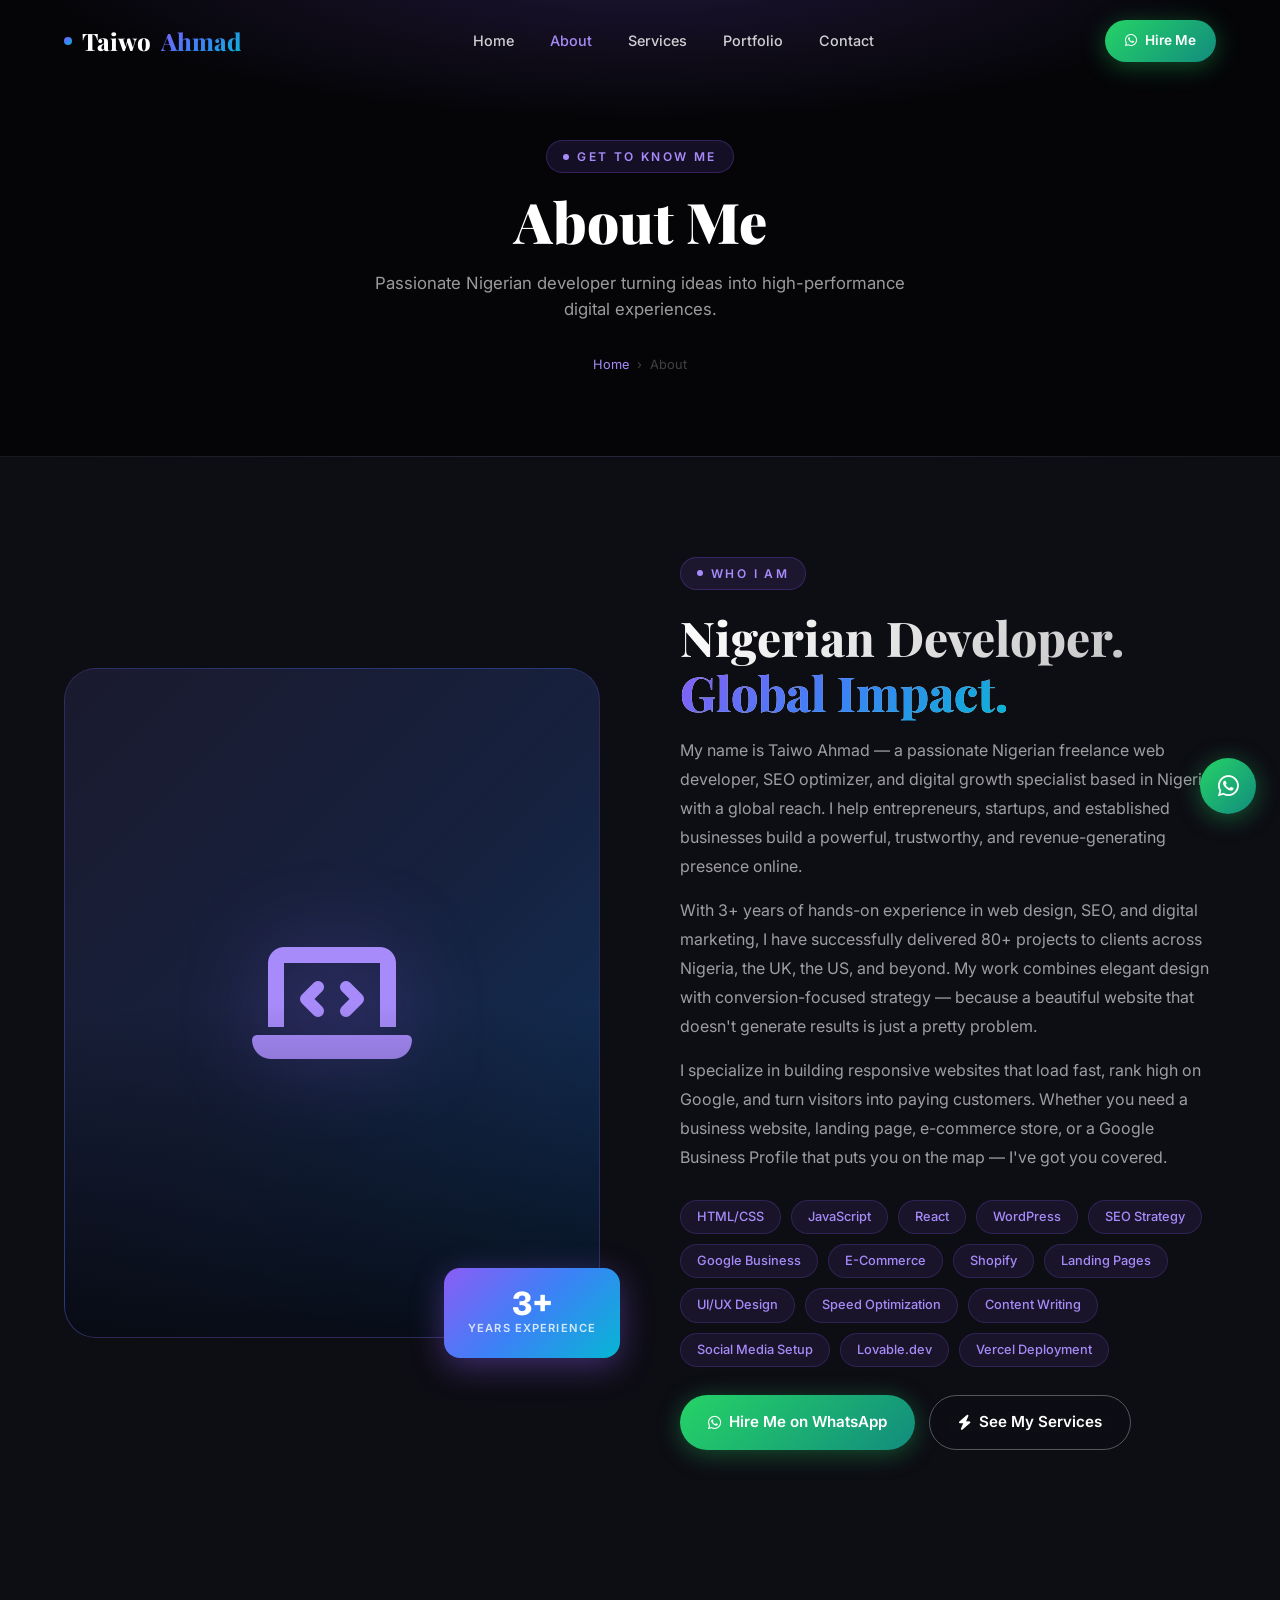
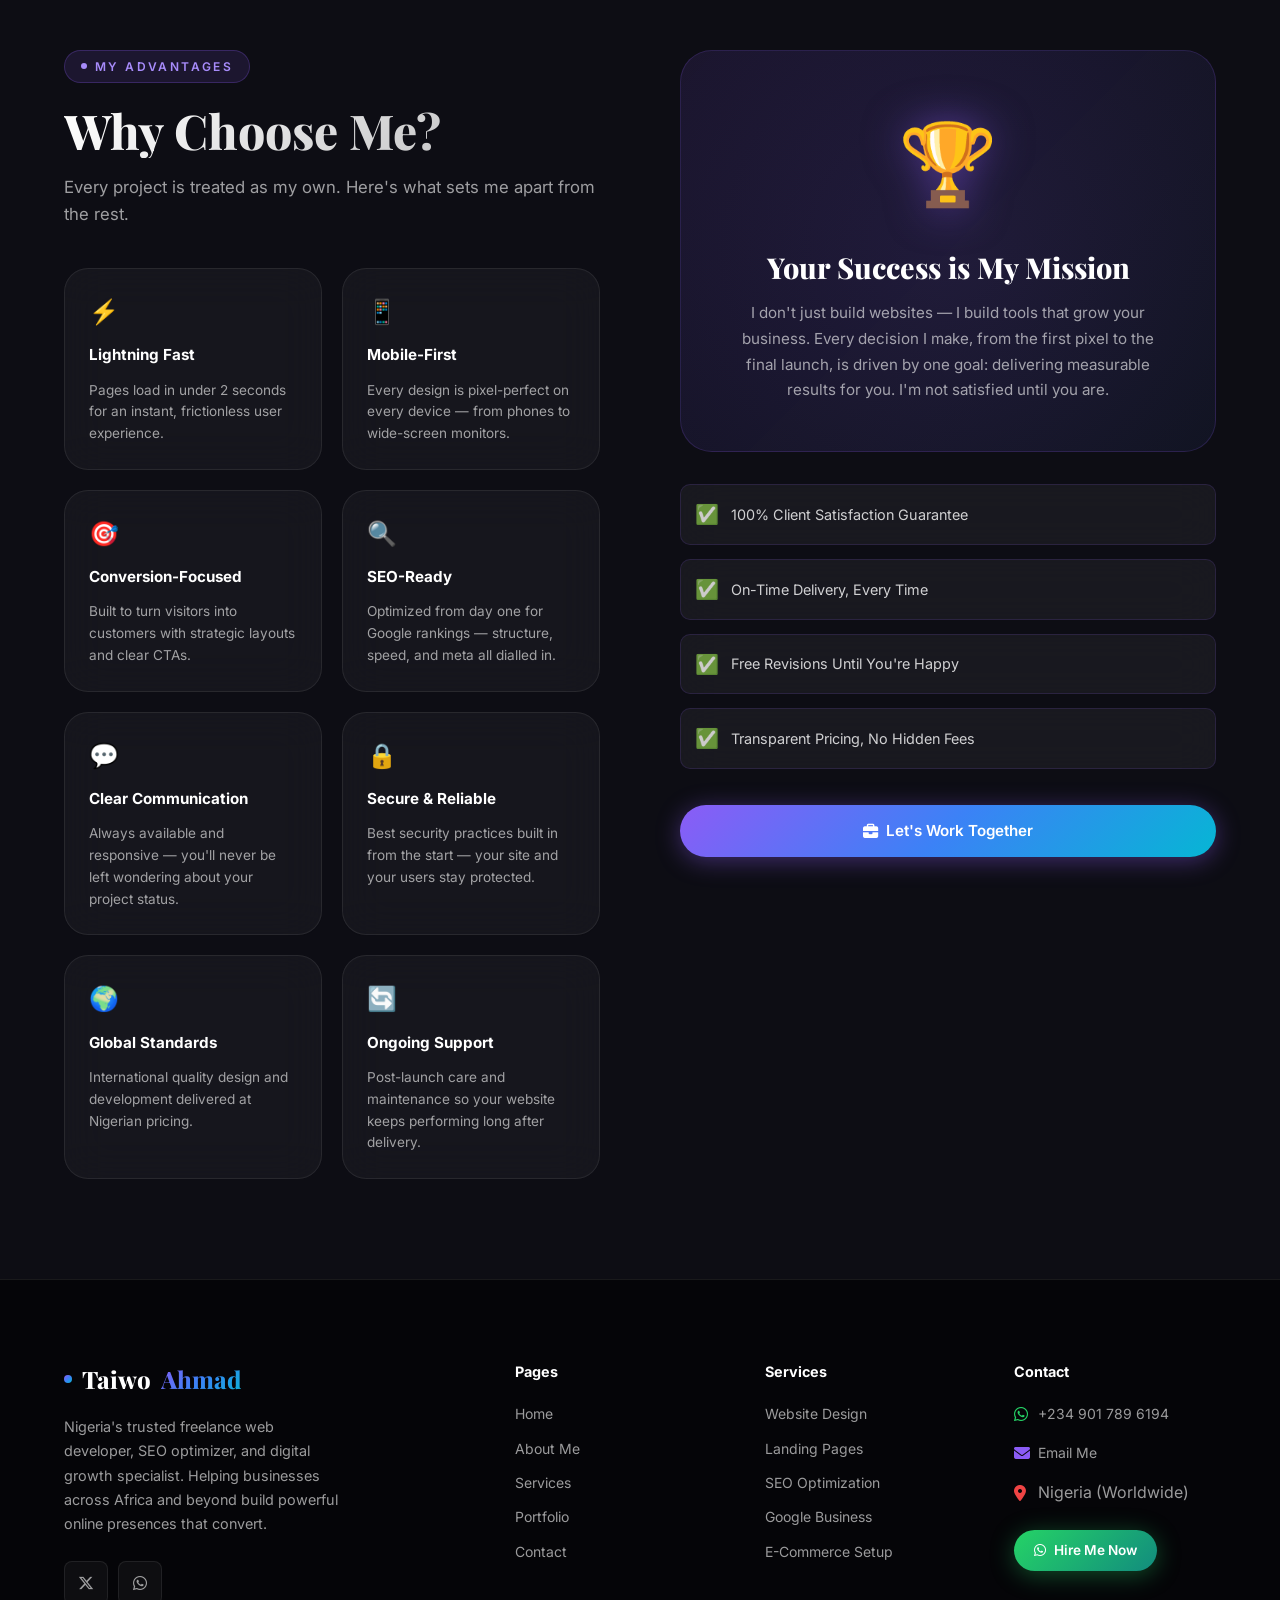
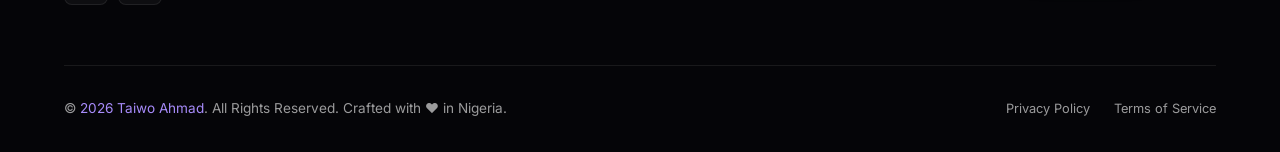
==== about.html @ 32f97668 "feat: convert to multi-page site with sticky mobile bottom nav bar" ====
<!DOCTYPE html>
<html lang="en">
<head>
  <meta charset="UTF-8" />
  <meta name="viewport" content="width=device-width, initial-scale=1.0" />
  <title>About Taiwo Ahmad | Nigerian Web Developer & SEO Specialist</title>
  <meta name="description" content="Learn more about Taiwo Ahmad — a passionate Nigerian freelance web developer, SEO optimizer, and digital growth specialist with 3+ years of experience delivering high-performance websites and proven SEO results." />
  <meta name="keywords" content="about Taiwo Ahmad, Nigerian web developer, SEO specialist Nigeria, freelance web designer Nigeria, digital marketing expert Nigeria" />
  <meta name="author" content="Taiwo Ahmad" />
  <meta property="og:title" content="About Taiwo Ahmad | Web Developer & SEO Specialist" />
  <meta property="og:description" content="3+ years of hands-on experience delivering 80+ projects across Nigeria, the UK, the US, and beyond." />
  <meta property="og:type" content="website" />
  <link rel="preconnect" href="https://fonts.googleapis.com" />
  <link rel="preconnect" href="https://fonts.gstatic.com" crossorigin />
  <link href="https://fonts.googleapis.com/css2?family=Inter:wght@300;400;500;600;700;800;900&family=Playfair+Display:wght@700;800;900&display=swap" rel="stylesheet" />
  <link rel="stylesheet" href="https://cdnjs.cloudflare.com/ajax/libs/font-awesome/6.5.0/css/all.min.css" />
  <link rel="stylesheet" href="style.css" />
</head>
<body>

  <!-- ===== FLOATING WHATSAPP ===== -->
  <a id="float-wa" href="https://wa.me/2349017896194" target="_blank" rel="noopener" aria-label="Chat on WhatsApp">
    <span class="float-wa-tooltip">Chat on WhatsApp 💬</span>
    <i class="fab fa-whatsapp"></i>
  </a>

  <!-- ===== DESKTOP NAVBAR ===== -->
  <header id="navbar" role="banner">
    <div class="container">
      <div class="nav-inner">
        <a href="index.html" class="nav-logo">
          <div class="nav-logo-dot" aria-hidden="true"></div>
          Taiwo<span>Ahmad</span>
        </a>
        <ul class="nav-links" role="list">
          <li><a href="index.html">Home</a></li>
          <li><a href="about.html" class="active">About</a></li>
          <li><a href="services.html">Services</a></li>
          <li><a href="portfolio.html">Portfolio</a></li>
          <li><a href="contact.html">Contact</a></li>
        </ul>
        <div class="nav-cta">
          <a href="https://wa.me/2349017896194" target="_blank" class="btn btn-whatsapp btn-sm"><i class="fab fa-whatsapp"></i> Hire Me</a>
        </div>
      </div>
    </div>
  </header>

  <!-- ===== MOBILE BOTTOM NAV ===== -->
  <nav id="mobile-bottom-nav" aria-label="Mobile navigation">
    <div class="bottom-nav-inner">
      <a href="index.html" class="bottom-nav-item" aria-label="Home">
        <i class="fas fa-house"></i>
        <span>Home</span>
      </a>
      <a href="about.html" class="bottom-nav-item active" aria-label="About">
        <i class="fas fa-user"></i>
        <span>About</span>
      </a>
      <a href="services.html" class="bottom-nav-item" aria-label="Services">
        <i class="fas fa-bolt"></i>
        <span>Services</span>
      </a>
      <a href="portfolio.html" class="bottom-nav-item" aria-label="Portfolio">
        <i class="fas fa-briefcase"></i>
        <span>Work</span>
      </a>
      <a href="contact.html" class="bottom-nav-item wa-item" aria-label="Contact">
        <i class="fas fa-paper-plane"></i>
        <span>Contact</span>
      </a>
    </div>
  </nav>

  <main>

    <!-- ===== PAGE HERO BANNER ===== -->
    <section class="page-hero" aria-label="Page header">
      <div class="container">
        <span class="section-label page-hero-label">Get to Know Me</span>
        <h1 class="page-hero-title">About Me</h1>
        <p class="page-hero-sub">Passionate Nigerian developer turning ideas into high-performance digital experiences.</p>
        <nav class="breadcrumb" aria-label="Breadcrumb">
          <a href="index.html">Home</a>
          <span aria-hidden="true">›</span>
          <span aria-current="page">About</span>
        </nav>
      </div>
    </section>

    <!-- ===== ABOUT SECTION ===== -->
    <section id="about" aria-label="About Taiwo Ahmad">
      <div class="container">
        <div class="about-grid">

          <!-- LEFT: Image / Visual -->
          <div class="about-image-wrap reveal-left">
            <div class="about-image">
              <i class="fas fa-laptop-code about-image-icon" aria-hidden="true"></i>
              <div class="about-image-overlay" aria-hidden="true"></div>
            </div>
            <div class="about-floating-badge" aria-label="3+ Years Experience">
              <div class="num">3+</div>
              <div class="lbl">Years Experience</div>
            </div>
          </div>

          <!-- RIGHT: Content -->
          <div class="about-content reveal-right">
            <span class="section-label">Who I Am</span>
            <h2 class="section-title">Nigerian Developer.<br /><span class="gradient-text">Global Impact.</span></h2>

            <p class="about-text">
              My name is Taiwo Ahmad — a passionate Nigerian freelance web developer, SEO optimizer, and digital growth specialist based in Nigeria with a global reach. I help entrepreneurs, startups, and established businesses build a powerful, trustworthy, and revenue-generating presence online.
            </p>
            <p class="about-text">
              With 3+ years of hands-on experience in web design, SEO, and digital marketing, I have successfully delivered 80+ projects to clients across Nigeria, the UK, the US, and beyond. My work combines elegant design with conversion-focused strategy — because a beautiful website that doesn't generate results is just a pretty problem.
            </p>
            <p class="about-text">
              I specialize in building responsive websites that load fast, rank high on Google, and turn visitors into paying customers. Whether you need a business website, landing page, e-commerce store, or a Google Business Profile that puts you on the map — I've got you covered.
            </p>

            <!-- Skills -->
            <div class="about-skills" role="list" aria-label="Skills">
              <span class="skill-tag" role="listitem">HTML/CSS</span>
              <span class="skill-tag" role="listitem">JavaScript</span>
              <span class="skill-tag" role="listitem">React</span>
              <span class="skill-tag" role="listitem">WordPress</span>
              <span class="skill-tag" role="listitem">SEO Strategy</span>
              <span class="skill-tag" role="listitem">Google Business</span>
              <span class="skill-tag" role="listitem">E-Commerce</span>
              <span class="skill-tag" role="listitem">Shopify</span>
              <span class="skill-tag" role="listitem">Landing Pages</span>
              <span class="skill-tag" role="listitem">UI/UX Design</span>
              <span class="skill-tag" role="listitem">Speed Optimization</span>
              <span class="skill-tag" role="listitem">Content Writing</span>
              <span class="skill-tag" role="listitem">Social Media Setup</span>
              <span class="skill-tag" role="listitem">Lovable.dev</span>
              <span class="skill-tag" role="listitem">Vercel Deployment</span>
            </div>

            <!-- CTAs -->
            <div style="display:flex;gap:14px;flex-wrap:wrap;margin-top:8px;">
              <a href="https://wa.me/2349017896194" target="_blank" rel="noopener" class="btn btn-whatsapp" id="about-hire-btn">
                <i class="fab fa-whatsapp"></i> Hire Me on WhatsApp
              </a>
              <a href="services.html" class="btn btn-outline" id="about-services-btn">
                <i class="fas fa-bolt"></i> See My Services
              </a>
            </div>
          </div>

        </div>
      </div>
    </section>

    <!-- ===== WHY CHOOSE ME SECTION ===== -->
    <section id="why" aria-label="Why Choose Taiwo Ahmad">
      <div class="container">
        <div class="why-grid">

          <!-- LEFT: 8 Feature Cards in 2x4 grid -->
          <div>
            <span class="section-label">My Advantages</span>
            <h2 class="section-title">Why Choose Me?</h2>
            <p class="section-subtitle" style="margin-bottom:40px;">Every project is treated as my own. Here's what sets me apart from the rest.</p>

            <div class="why-features">

              <div class="why-feature glass-card reveal" style="transition-delay:0s;">
                <div class="why-feature-icon">⚡</div>
                <div class="why-feature-title">Lightning Fast</div>
                <div class="why-feature-desc">Pages load in under 2 seconds for an instant, frictionless user experience.</div>
              </div>

              <div class="why-feature glass-card reveal" style="transition-delay:0.08s;">
                <div class="why-feature-icon">📱</div>
                <div class="why-feature-title">Mobile-First</div>
                <div class="why-feature-desc">Every design is pixel-perfect on every device — from phones to wide-screen monitors.</div>
              </div>

              <div class="why-feature glass-card reveal" style="transition-delay:0.16s;">
                <div class="why-feature-icon">🎯</div>
                <div class="why-feature-title">Conversion-Focused</div>
                <div class="why-feature-desc">Built to turn visitors into customers with strategic layouts and clear CTAs.</div>
              </div>

              <div class="why-feature glass-card reveal" style="transition-delay:0.24s;">
                <div class="why-feature-icon">🔍</div>
                <div class="why-feature-title">SEO-Ready</div>
                <div class="why-feature-desc">Optimized from day one for Google rankings — structure, speed, and meta all dialled in.</div>
              </div>

              <div class="why-feature glass-card reveal" style="transition-delay:0.32s;">
                <div class="why-feature-icon">💬</div>
                <div class="why-feature-title">Clear Communication</div>
                <div class="why-feature-desc">Always available and responsive — you'll never be left wondering about your project status.</div>
              </div>

              <div class="why-feature glass-card reveal" style="transition-delay:0.40s;">
                <div class="why-feature-icon">🔒</div>
                <div class="why-feature-title">Secure &amp; Reliable</div>
                <div class="why-feature-desc">Best security practices built in from the start — your site and your users stay protected.</div>
              </div>

              <div class="why-feature glass-card reveal" style="transition-delay:0.48s;">
                <div class="why-feature-icon">🌍</div>
                <div class="why-feature-title">Global Standards</div>
                <div class="why-feature-desc">International quality design and development delivered at Nigerian pricing.</div>
              </div>

              <div class="why-feature glass-card reveal" style="transition-delay:0.56s;">
                <div class="why-feature-icon">🔄</div>
                <div class="why-feature-title">Ongoing Support</div>
                <div class="why-feature-desc">Post-launch care and maintenance so your website keeps performing long after delivery.</div>
              </div>

            </div>
          </div>

          <!-- RIGHT: Big Card + Trust Panel -->
          <div class="reveal-right">

            <div class="why-big-card">
              <div class="why-big-icon" aria-hidden="true">🏆</div>
              <h3 class="why-big-title">Your Success is My Mission</h3>
              <p class="why-big-text">
                I don't just build websites — I build tools that grow your business. Every decision I make, from the first pixel to the final launch, is driven by one goal: delivering measurable results for you. I'm not satisfied until you are.
              </p>
            </div>

            <!-- Trust Checks -->
            <div style="display:flex;flex-direction:column;gap:14px;margin-top:32px;" role="list" aria-label="Trust guarantees">

              <div class="trust-check glass-card reveal" style="transition-delay:0.1s;" role="listitem">
                <span aria-hidden="true" style="font-size:1.2rem;">✅</span>
                <span>100% Client Satisfaction Guarantee</span>
              </div>

              <div class="trust-check glass-card reveal" style="transition-delay:0.2s;" role="listitem">
                <span aria-hidden="true" style="font-size:1.2rem;">✅</span>
                <span>On-Time Delivery, Every Time</span>
              </div>

              <div class="trust-check glass-card reveal" style="transition-delay:0.3s;" role="listitem">
                <span aria-hidden="true" style="font-size:1.2rem;">✅</span>
                <span>Free Revisions Until You're Happy</span>
              </div>

              <div class="trust-check glass-card reveal" style="transition-delay:0.4s;" role="listitem">
                <span aria-hidden="true" style="font-size:1.2rem;">✅</span>
                <span>Transparent Pricing, No Hidden Fees</span>
              </div>

            </div>

            <!-- CTA -->
            <div style="margin-top:36px;">
              <a href="https://wa.me/2349017896194?text=Hi%20Taiwo%2C%20I%27d%20like%20to%20work%20with%20you" target="_blank" rel="noopener" class="btn btn-primary" id="why-hire-btn" style="width:100%;justify-content:center;">
                <i class="fas fa-briefcase"></i> Let's Work Together
              </a>
            </div>

          </div>

        </div>
      </div>
    </section>

  </main>

  <!-- ===== FOOTER ===== -->
  <footer id="footer" role="contentinfo">
    <div class="container">
      <div class="footer-grid">
        <div class="footer-brand">
          <a href="index.html" class="nav-logo"><div class="nav-logo-dot" aria-hidden="true"></div>Taiwo<span>Ahmad</span></a>
          <p class="footer-desc">Nigeria's trusted freelance web developer, SEO optimizer, and digital growth specialist. Helping businesses across Africa and beyond build powerful online presences that convert.</p>
          <div class="footer-socials">
            <a href="https://x.com/DevDynamo_TY" target="_blank" rel="noopener" class="social-btn tw" aria-label="X Twitter @DevDynamo_TY"><i class="fab fa-x-twitter"></i></a>
            <a href="https://wa.me/2349017896194" target="_blank" rel="noopener" class="social-btn wa" aria-label="WhatsApp"><i class="fab fa-whatsapp"></i></a>
          </div>
        </div>
        <div>
          <div class="footer-col-title">Pages</div>
          <ul class="footer-links">
            <li><a href="index.html">Home</a></li>
            <li><a href="about.html">About Me</a></li>
            <li><a href="services.html">Services</a></li>
            <li><a href="portfolio.html">Portfolio</a></li>
            <li><a href="contact.html">Contact</a></li>
          </ul>
        </div>
        <div>
          <div class="footer-col-title">Services</div>
          <ul class="footer-links">
            <li><a href="services.html">Website Design</a></li>
            <li><a href="services.html">Landing Pages</a></li>
            <li><a href="services.html">SEO Optimization</a></li>
            <li><a href="services.html">Google Business</a></li>
            <li><a href="services.html">E-Commerce Setup</a></li>
          </ul>
        </div>
        <div>
          <div class="footer-col-title">Contact</div>
          <ul class="footer-links" style="gap:16px;">
            <li><i class="fab fa-whatsapp" style="color:#25d366;width:16px;" aria-hidden="true"></i><a href="https://wa.me/2349017896194" target="_blank" rel="noopener">+234 901 789 6194</a></li>
            <li><i class="fas fa-envelope" style="color:#8b5cf6;width:16px;" aria-hidden="true"></i><a href="mailto:ahmadabdwaheed864@gmail.com">Email Me</a></li>
            <li><i class="fas fa-map-marker-alt" style="color:#ef4444;width:16px;" aria-hidden="true"></i><span style="color:var(--white-60);">Nigeria (Worldwide)</span></li>
          </ul>
          <div style="margin-top:24px;">
            <a href="https://wa.me/2349017896194?text=Hi%20Taiwo%2C%20I%27d%20like%20to%20hire%20you" target="_blank" rel="noopener" class="btn btn-whatsapp btn-sm"><i class="fab fa-whatsapp"></i> Hire Me Now</a>
          </div>
        </div>
      </div>
      <div class="footer-bottom">
        <div class="footer-copy">© <span id="year"></span> <span>Taiwo Ahmad</span>. All Rights Reserved. Crafted with ❤️ in Nigeria.</div>
        <div class="footer-legal">
          <a href="index.html">Privacy Policy</a>
          <a href="index.html">Terms of Service</a>
        </div>
      </div>
    </div>
  </footer>

  <script src="main.js"></script>
</body>
</html>
---- style.css ----
/* ===================================================
   TAIWO AHMAD PORTFOLIO — SHARED STYLESHEET
=================================================== */

/* ===== RESET & VARIABLES ===== */
*, *::before, *::after { box-sizing: border-box; margin: 0; padding: 0; }

:root {
  --black: #050508;
  --deep-charcoal: #0d0d14;
  --charcoal: #13131e;
  --card-bg: rgba(255,255,255,0.04);
  --card-border: rgba(255,255,255,0.08);
  --white: #ffffff;
  --white-80: rgba(255,255,255,0.8);
  --white-60: rgba(255,255,255,0.6);
  --white-30: rgba(255,255,255,0.3);
  --white-10: rgba(255,255,255,0.1);
  --purple: #8b5cf6;
  --purple-light: #a78bfa;
  --blue: #3b82f6;
  --cyan: #06b6d4;
  --green: #10b981;
  --gradient-primary: linear-gradient(135deg, #8b5cf6 0%, #3b82f6 50%, #06b6d4 100%);
  --gradient-dark: linear-gradient(135deg, #0d0d14 0%, #13131e 100%);
  --gradient-card: linear-gradient(135deg, rgba(139,92,246,0.1) 0%, rgba(59,130,246,0.05) 100%);
  --shadow-glow: 0 0 40px rgba(139,92,246,0.2);
  --shadow-card: 0 8px 32px rgba(0,0,0,0.4);
  --shadow-btn: 0 4px 24px rgba(139,92,246,0.4);
  --radius-sm: 8px;
  --radius-md: 16px;
  --radius-lg: 24px;
  --radius-xl: 32px;
  --transition: all 0.3s cubic-bezier(0.4,0,0.2,1);
  --bottom-nav-h: 70px;
}

html { scroll-behavior: smooth; overflow-x: hidden; }

body {
  font-family: 'Inter', sans-serif;
  background-color: var(--black);
  color: var(--white);
  line-height: 1.6;
  overflow-x: hidden;
  /* leave room for mobile bottom nav */
  padding-bottom: 0;
}

::-webkit-scrollbar { width: 6px; }
::-webkit-scrollbar-track { background: var(--black); }
::-webkit-scrollbar-thumb { background: var(--purple); border-radius: 3px; }

h1,h2,h3,h4 { line-height: 1.15; }

.container { max-width: 1200px; margin: 0 auto; padding: 0 24px; }
section { padding: 100px 0; }

/* ===== TYPOGRAPHY ===== */
.section-label {
  display: inline-flex; align-items: center; gap: 8px;
  font-size: 0.75rem; font-weight: 600; letter-spacing: 0.2em;
  text-transform: uppercase; color: var(--purple-light);
  background: rgba(139,92,246,0.12); border: 1px solid rgba(139,92,246,0.25);
  padding: 6px 16px; border-radius: 100px; margin-bottom: 20px;
}
.section-label::before {
  content: ''; width: 6px; height: 6px; border-radius: 50%;
  background: var(--purple-light); display: inline-block; animation: pulse 2s infinite;
}
.section-title {
  font-family: 'Playfair Display', serif;
  font-size: clamp(2rem, 4vw, 3rem); font-weight: 800;
  background: linear-gradient(135deg, #fff 0%, rgba(255,255,255,0.7) 100%);
  -webkit-background-clip: text; -webkit-text-fill-color: transparent;
  background-clip: text; margin-bottom: 16px;
}
.section-subtitle { color: var(--white-60); font-size: 1.05rem; max-width: 560px; }
.gradient-text {
  background: var(--gradient-primary);
  -webkit-background-clip: text; -webkit-text-fill-color: transparent; background-clip: text;
}

/* ===== BUTTONS ===== */
.btn {
  display: inline-flex; align-items: center; gap: 8px;
  padding: 14px 28px; border-radius: 100px; font-weight: 600;
  font-size: 0.95rem; cursor: pointer; border: none;
  text-decoration: none; transition: var(--transition); white-space: nowrap;
}
.btn-primary { background: var(--gradient-primary); color: var(--white); box-shadow: var(--shadow-btn); }
.btn-primary:hover { transform: translateY(-2px); box-shadow: 0 8px 32px rgba(139,92,246,0.5); }
.btn-outline { background: transparent; color: var(--white); border: 1px solid var(--white-30); backdrop-filter: blur(10px); }
.btn-outline:hover { background: var(--white-10); border-color: var(--white-60); transform: translateY(-2px); }
.btn-whatsapp { background: linear-gradient(135deg,#25D366 0%,#128C7E 100%); color: var(--white); box-shadow: 0 4px 24px rgba(37,211,102,0.35); }
.btn-whatsapp:hover { transform: translateY(-2px); box-shadow: 0 8px 32px rgba(37,211,102,0.5); }
.btn-sm { padding: 10px 20px; font-size: 0.85rem; }

/* ===== GLASS CARD ===== */
.glass-card {
  background: var(--card-bg); border: 1px solid var(--card-border);
  backdrop-filter: blur(20px); -webkit-backdrop-filter: blur(20px);
  border-radius: var(--radius-lg); transition: var(--transition);
}
.glass-card:hover {
  background: rgba(255,255,255,0.07); border-color: rgba(139,92,246,0.3);
  box-shadow: 0 8px 40px rgba(0,0,0,0.4), 0 0 0 1px rgba(139,92,246,0.1);
  transform: translateY(-4px);
}

/* ===== REVEAL ANIMATIONS ===== */
.reveal { opacity: 0; transform: translateY(40px); transition: opacity 0.7s cubic-bezier(0.4,0,0.2,1), transform 0.7s cubic-bezier(0.4,0,0.2,1); }
.reveal.visible { opacity: 1; transform: translateY(0); }
.reveal-left { opacity: 0; transform: translateX(-40px); transition: opacity 0.7s ease, transform 0.7s ease; }
.reveal-left.visible { opacity: 1; transform: translateX(0); }
.reveal-right { opacity: 0; transform: translateX(40px); transition: opacity 0.7s ease, transform 0.7s ease; }
.reveal-right.visible { opacity: 1; transform: translateX(0); }

/* ===== KEYFRAMES ===== */
@keyframes pulse { 0%,100%{opacity:1} 50%{opacity:0.4} }
@keyframes rotate { from{transform:rotate(0deg)} to{transform:rotate(360deg)} }
@keyframes float { 0%,100%{transform:translateY(0)} 50%{transform:translateY(-10px)} }
@keyframes fadeInDown { from{opacity:0;transform:translateY(-20px)} to{opacity:1;transform:translateY(0)} }
@keyframes fadeInUp { from{opacity:0;transform:translateY(20px)} to{opacity:1;transform:translateY(0)} }
@keyframes fadeInRight { from{opacity:0;transform:translateX(30px)} to{opacity:1;transform:translateX(0)} }
@keyframes floatBtn { 0%,100%{transform:translateY(0)} 50%{transform:translateY(-6px)} }

/* =====================================================
   DESKTOP NAVBAR
===================================================== */
#navbar {
  position: fixed; top: 0; left: 0; right: 0; z-index: 1000;
  transition: var(--transition);
}
#navbar.scrolled {
  background: rgba(5,5,8,0.92); backdrop-filter: blur(20px);
  -webkit-backdrop-filter: blur(20px); border-bottom: 1px solid var(--card-border);
  box-shadow: 0 4px 32px rgba(0,0,0,0.4);
}
.nav-inner { display: flex; align-items: center; justify-content: space-between; padding: 20px 0; }
.nav-logo {
  font-family: 'Playfair Display', serif; font-weight: 800; font-size: 1.5rem;
  text-decoration: none; color: var(--white); display: flex; align-items: center; gap: 10px;
}
.nav-logo span { background: var(--gradient-primary); -webkit-background-clip: text; -webkit-text-fill-color: transparent; background-clip: text; }
.nav-logo-dot { width: 8px; height: 8px; border-radius: 50%; background: var(--gradient-primary); animation: pulse 2s infinite; flex-shrink: 0; }
.nav-links { display: flex; align-items: center; gap: 36px; list-style: none; }
.nav-links a { color: var(--white-80); text-decoration: none; font-weight: 500; font-size: 0.9rem; transition: var(--transition); }
.nav-links a:hover, .nav-links a.active { color: var(--white); }
.nav-links a.active { color: var(--purple-light); }
.nav-cta { display: flex; align-items: center; gap: 12px; }
.hamburger { display: none; }

/* =====================================================
   MOBILE BOTTOM NAV BAR
===================================================== */
#mobile-bottom-nav {
  display: none;
  position: fixed;
  bottom: 0; left: 0; right: 0;
  height: var(--bottom-nav-h);
  background: rgba(5,5,8,0.95);
  backdrop-filter: blur(24px);
  -webkit-backdrop-filter: blur(24px);
  border-top: 1px solid rgba(139,92,246,0.2);
  z-index: 1000;
  padding: 0 8px;
  box-shadow: 0 -8px 32px rgba(0,0,0,0.5);
}
.bottom-nav-inner {
  display: flex;
  align-items: center;
  justify-content: space-around;
  height: 100%;
  max-width: 500px;
  margin: 0 auto;
}
.bottom-nav-item {
  display: flex;
  flex-direction: column;
  align-items: center;
  justify-content: center;
  gap: 4px;
  text-decoration: none;
  color: rgba(255,255,255,0.45);
  padding: 8px 12px;
  border-radius: 14px;
  transition: var(--transition);
  flex: 1;
  position: relative;
}
.bottom-nav-item i {
  font-size: 1.25rem;
  transition: var(--transition);
}
.bottom-nav-item span {
  font-size: 0.6rem;
  font-weight: 600;
  letter-spacing: 0.05em;
  text-transform: uppercase;
  transition: var(--transition);
}
.bottom-nav-item:hover {
  color: var(--purple-light);
}
.bottom-nav-item.active {
  color: var(--white);
}
.bottom-nav-item.active i {
  background: var(--gradient-primary);
  -webkit-background-clip: text;
  -webkit-text-fill-color: transparent;
  background-clip: text;
  filter: drop-shadow(0 0 8px rgba(139,92,246,0.6));
}
.bottom-nav-item.active span {
  color: var(--purple-light);
}
.bottom-nav-item.active::before {
  content: '';
  position: absolute;
  top: 0; left: 50%;
  transform: translateX(-50%);
  width: 32px; height: 3px;
  background: var(--gradient-primary);
  border-radius: 0 0 4px 4px;
}
/* WhatsApp nav item special style */
.bottom-nav-item.wa-item { color: #25d366; }
.bottom-nav-item.wa-item.active i { background: linear-gradient(135deg,#25D366,#128C7E); -webkit-background-clip: text; -webkit-text-fill-color: transparent; }

/* =====================================================
   FLOATING WHATSAPP
===================================================== */
#float-wa {
  position: fixed; bottom: calc(var(--bottom-nav-h) + 16px); right: 24px; z-index: 998;
  width: 56px; height: 56px; border-radius: 50%;
  background: linear-gradient(135deg, #25D366 0%, #128C7E 100%);
  display: flex; align-items: center; justify-content: center;
  font-size: 1.5rem; color: white; cursor: pointer;
  box-shadow: 0 4px 24px rgba(37,211,102,0.4);
  transition: var(--transition); animation: floatBtn 3s ease-in-out infinite;
  text-decoration: none;
}
#float-wa:hover { transform: scale(1.12) !important; box-shadow: 0 8px 40px rgba(37,211,102,0.6); animation: none; }
.float-wa-tooltip { position: absolute; right: 64px; background: var(--charcoal); border: 1px solid var(--card-border); border-radius: var(--radius-sm); padding: 8px 14px; font-size: 0.8rem; font-weight: 600; white-space: nowrap; opacity: 0; pointer-events: none; transition: var(--transition); transform: translateX(10px); color: var(--white); }
#float-wa:hover .float-wa-tooltip { opacity: 1; transform: translateX(0); }

/* =====================================================
   HERO (index.html)
===================================================== */
#hero { min-height: 100vh; display: flex; align-items: center; position: relative; overflow: hidden; padding-top: 80px; }
.hero-bg { position: absolute; inset: 0; z-index: 0; background: radial-gradient(ellipse 80% 80% at 50% -20%, rgba(139,92,246,0.25) 0%, transparent 60%), radial-gradient(ellipse 60% 60% at 100% 80%, rgba(59,130,246,0.15) 0%, transparent 50%), radial-gradient(ellipse 50% 50% at 0% 80%, rgba(6,182,212,0.1) 0%, transparent 50%); }
.hero-grid { display: grid; grid-template-columns: 1fr 1fr; gap: 60px; align-items: center; position: relative; z-index: 1; }
.hero-badge { display: inline-flex; align-items: center; gap: 8px; background: rgba(139,92,246,0.12); border: 1px solid rgba(139,92,246,0.3); border-radius: 100px; padding: 8px 16px; font-size: 0.8rem; font-weight: 600; color: var(--purple-light); margin-bottom: 24px; animation: fadeInDown 0.8s ease both; }
.hero-badge .dot { width: 6px; height: 6px; border-radius: 50%; background: #10b981; box-shadow: 0 0 8px #10b981; animation: pulse 2s infinite; }
.hero-title { font-family: 'Playfair Display', serif; font-weight: 900; font-size: clamp(2.4rem, 5vw, 3.8rem); line-height: 1.1; margin-bottom: 24px; animation: fadeInUp 0.8s ease 0.2s both; }
.hero-subtitle { color: var(--white-60); font-size: 1.1rem; line-height: 1.7; margin-bottom: 40px; animation: fadeInUp 0.8s ease 0.4s both; }
.hero-btns { display: flex; flex-wrap: wrap; gap: 14px; animation: fadeInUp 0.8s ease 0.6s both; }
.hero-stats { display: flex; gap: 40px; margin-top: 60px; animation: fadeInUp 0.8s ease 0.8s both; }
.stat-item { text-align: left; }
.stat-number { font-size: 2rem; font-weight: 800; background: var(--gradient-primary); -webkit-background-clip: text; -webkit-text-fill-color: transparent; background-clip: text; line-height: 1; }
.stat-label { color: var(--white-60); font-size: 0.8rem; font-weight: 500; margin-top: 4px; }
.hero-visual { position: relative; display: flex; align-items: center; justify-content: center; animation: fadeInRight 0.8s ease 0.4s both; }
.hero-avatar-wrap { position: relative; width: 380px; height: 380px; }
.hero-avatar-ring { position: absolute; inset: -20px; border-radius: 50%; background: var(--gradient-primary); opacity: 0.15; animation: rotate 8s linear infinite; }
.hero-avatar-ring-2 { position: absolute; inset: -40px; border-radius: 50%; border: 1px solid rgba(139,92,246,0.2); animation: rotate 12s linear infinite reverse; }
.hero-avatar { width: 380px; height: 380px; border-radius: 50%; background: var(--gradient-card); border: 2px solid rgba(139,92,246,0.3); display: flex; align-items: center; justify-content: center; overflow: hidden; position: relative; box-shadow: 0 0 80px rgba(139,92,246,0.2); }
.hero-avatar-inner { width: 100%; height: 100%; background: linear-gradient(135deg,#1a1a2e 0%,#16213e 50%,#0f3460 100%); display: flex; flex-direction: column; align-items: center; justify-content: center; gap: 12px; }
.avatar-icon { font-size: 6rem; color: var(--purple-light); filter: drop-shadow(0 0 20px rgba(139,92,246,0.5)); }
.avatar-name { font-family: 'Playfair Display', serif; font-size: 1.1rem; color: var(--white-80); text-align: center; }
.avatar-title-small { font-size: 0.75rem; color: var(--purple-light); }
.hero-card { position: absolute; background: rgba(13,13,20,0.92); border: 1px solid rgba(139,92,246,0.3); border-radius: var(--radius-md); padding: 14px 18px; backdrop-filter: blur(20px); }
.hero-card-1 { top: 20px; right: -20px; animation: float 3s ease-in-out infinite; }
.hero-card-2 { bottom: 60px; left: -30px; animation: float 3s ease-in-out infinite 1s; }
.hero-card-3 { bottom: 20px; right: 20px; animation: float 3s ease-in-out infinite 0.5s; }
.hero-card-icon { font-size: 1.2rem; margin-bottom: 4px; }
.hero-card-text { font-size: 0.75rem; font-weight: 600; color: var(--white-80); }
.hero-card-sub { font-size: 0.65rem; color: rgba(255,255,255,0.5); margin-top: 2px; }

/* =====================================================
   COUNTERS
===================================================== */
#counters { background: linear-gradient(135deg,rgba(139,92,246,0.15) 0%,rgba(59,130,246,0.1) 100%); border-top: 1px solid rgba(139,92,246,0.15); border-bottom: 1px solid rgba(139,92,246,0.15); padding: 70px 0; }
.counters-grid { display: grid; grid-template-columns: repeat(4, 1fr); gap: 32px; text-align: center; }
.counter-item { padding: 20px; }
.counter-number { font-family: 'Playfair Display', serif; font-size: 3rem; font-weight: 900; background: var(--gradient-primary); -webkit-background-clip: text; -webkit-text-fill-color: transparent; background-clip: text; line-height: 1; }
.counter-label { color: var(--white-60); font-size: 0.9rem; margin-top: 8px; font-weight: 500; }
.counter-divider { width: 40px; height: 2px; background: var(--gradient-primary); margin: 12px auto 0; border-radius: 2px; }

/* =====================================================
   ABOUT PAGE
===================================================== */
#about { background: var(--deep-charcoal); }
.about-grid { display: grid; grid-template-columns: 1fr 1fr; gap: 80px; align-items: center; }
.about-image-wrap { position: relative; }
.about-image { width: 100%; aspect-ratio: 4/5; border-radius: var(--radius-xl); background: linear-gradient(135deg,#1a1a2e 0%,#16213e 50%,#0f3460 100%); border: 1px solid rgba(139,92,246,0.2); display: flex; align-items: center; justify-content: center; position: relative; overflow: hidden; }
.about-image-icon { font-size: 8rem; color: var(--purple-light); filter: drop-shadow(0 0 40px rgba(139,92,246,0.4)); }
.about-image-overlay { position: absolute; inset: 0; background: linear-gradient(to top,rgba(5,5,8,0.8) 0%,transparent 50%); }
.about-floating-badge { position: absolute; bottom: -20px; right: -20px; background: var(--gradient-primary); border-radius: var(--radius-md); padding: 20px 24px; text-align: center; box-shadow: 0 8px 32px rgba(139,92,246,0.4); }
.about-floating-badge .num { font-size: 2rem; font-weight: 800; color: #fff; line-height: 1; }
.about-floating-badge .lbl { font-size: 0.7rem; font-weight: 600; color: rgba(255,255,255,0.8); text-transform: uppercase; letter-spacing: 0.1em; }
.about-text { color: var(--white-60); font-size: 1rem; line-height: 1.8; margin-bottom: 16px; }
.about-skills { display: flex; flex-wrap: wrap; gap: 10px; margin: 28px 0; }
.skill-tag { background: rgba(139,92,246,0.1); border: 1px solid rgba(139,92,246,0.2); color: var(--purple-light); font-size: 0.8rem; font-weight: 500; padding: 6px 16px; border-radius: 100px; transition: var(--transition); }
.skill-tag:hover { background: rgba(139,92,246,0.2); }

/* =====================================================
   SERVICES PAGE
===================================================== */
.services-header { text-align: center; margin-bottom: 60px; }
.services-header .section-subtitle { margin: 0 auto; }
.services-grid { display: grid; grid-template-columns: repeat(auto-fill, minmax(300px, 1fr)); gap: 24px; }
.service-card { padding: 36px 32px; position: relative; overflow: hidden; cursor: default; }
.service-card::before { content: ''; position: absolute; top: 0; left: 0; right: 0; height: 2px; background: var(--gradient-primary); opacity: 0; transition: var(--transition); }
.service-card:hover::before { opacity: 1; }
.service-icon { width: 56px; height: 56px; border-radius: var(--radius-md); background: rgba(139,92,246,0.12); border: 1px solid rgba(139,92,246,0.2); display: flex; align-items: center; justify-content: center; font-size: 1.4rem; margin-bottom: 24px; transition: var(--transition); }
.service-card:hover .service-icon { background: rgba(139,92,246,0.25); transform: scale(1.1); }
.service-title { font-size: 1.1rem; font-weight: 700; margin-bottom: 12px; }
.service-desc { color: var(--white-60); font-size: 0.9rem; line-height: 1.7; }
.service-arrow { margin-top: 20px; font-size: 0.85rem; color: var(--purple-light); display: flex; align-items: center; gap: 6px; opacity: 0; transition: var(--transition); transform: translateX(-8px); }
.service-card:hover .service-arrow { opacity: 1; transform: translateX(0); }

/* WHY CHOOSE ME */
#why { background: var(--deep-charcoal); }
.why-grid { display: grid; grid-template-columns: 1fr 1fr; gap: 80px; align-items: start; }
.why-features { display: grid; grid-template-columns: 1fr 1fr; gap: 20px; }
.why-feature { padding: 24px; display: flex; flex-direction: column; gap: 12px; }
.why-feature-icon { font-size: 1.5rem; }
.why-feature-title { font-size: 0.95rem; font-weight: 700; }
.why-feature-desc { color: var(--white-60); font-size: 0.85rem; line-height: 1.6; }
.why-big-card { background: var(--gradient-card); border: 1px solid rgba(139,92,246,0.2); border-radius: var(--radius-xl); padding: 48px; text-align: center; position: relative; overflow: hidden; }
.why-big-card::before { content: ''; position: absolute; top: -50%; left: -50%; width: 200%; height: 200%; background: radial-gradient(circle, rgba(139,92,246,0.1) 0%, transparent 60%); animation: rotate 10s linear infinite; }
.why-big-icon { font-size: 5rem; margin-bottom: 24px; position: relative; z-index: 1; filter: drop-shadow(0 0 20px rgba(139,92,246,0.5)); }
.why-big-title { font-family: 'Playfair Display', serif; font-size: 1.8rem; font-weight: 800; margin-bottom: 16px; position: relative; z-index: 1; }
.why-big-text { color: var(--white-60); font-size: 0.95rem; line-height: 1.7; position: relative; z-index: 1; }
.trust-check { display: flex; align-items: center; gap: 12px; padding: 14px; background: rgba(255,255,255,0.05); border-radius: 10px; border: 1px solid rgba(139,92,246,0.15); }
.trust-check span { font-size: 0.9rem; color: var(--white-80); }

/* =====================================================
   PORTFOLIO PAGE
===================================================== */
#portfolio { background: var(--deep-charcoal); }
.portfolio-header { text-align: center; margin-bottom: 60px; }
.portfolio-header .section-subtitle { margin: 0 auto; }
.portfolio-filter { display: flex; flex-wrap: wrap; gap: 10px; justify-content: center; margin-bottom: 40px; }
.filter-btn { padding: 8px 20px; border-radius: 100px; font-size: 0.85rem; font-weight: 500; cursor: pointer; border: 1px solid var(--card-border); background: transparent; color: var(--white-60); transition: var(--transition); font-family: 'Inter', sans-serif; }
.filter-btn.active, .filter-btn:hover { background: var(--gradient-primary); color: var(--white); border-color: transparent; box-shadow: var(--shadow-btn); }
.portfolio-grid { display: grid; grid-template-columns: repeat(auto-fill, minmax(340px, 1fr)); gap: 28px; }
.portfolio-card { border-radius: var(--radius-lg); overflow: hidden; border: 1px solid var(--card-border); background: var(--card-bg); transition: var(--transition); cursor: pointer; }
.portfolio-card:hover { transform: translateY(-6px); border-color: rgba(139,92,246,0.3); box-shadow: 0 16px 48px rgba(0,0,0,0.5); }
.portfolio-thumb { width: 100%; height: 210px; position: relative; overflow: hidden; }
.portfolio-thumb-inner { width: 100%; height: 100%; position: relative; }
.portfolio-thumb-inner img { width: 100%; height: 100%; object-fit: cover; display: block; transition: transform 0.5s cubic-bezier(0.4,0,0.2,1); }
.portfolio-card:hover .portfolio-thumb-inner img { transform: scale(1.07); }
.portfolio-overlay { position: absolute; inset: 0; background: linear-gradient(to top, rgba(5,5,8,0.85) 0%, rgba(5,5,8,0.3) 100%); display: flex; align-items: center; justify-content: center; opacity: 0; transition: var(--transition); }
.portfolio-card:hover .portfolio-overlay { opacity: 1; }
.portfolio-view-btn { background: var(--gradient-primary); color: var(--white); padding: 10px 24px; border-radius: 100px; font-weight: 600; font-size: 0.85rem; display: flex; align-items: center; gap: 8px; box-shadow: 0 4px 20px rgba(139,92,246,0.5); }
.portfolio-info { padding: 24px; }
.portfolio-cat { font-size: 0.7rem; font-weight: 600; letter-spacing: 0.15em; text-transform: uppercase; color: var(--purple-light); margin-bottom: 8px; }
.portfolio-name { font-size: 1rem; font-weight: 700; margin-bottom: 8px; }
.portfolio-desc { color: var(--white-60); font-size: 0.85rem; }
.portfolio-tags { display: flex; flex-wrap: wrap; gap: 6px; margin-top: 14px; }
.portfolio-tag { font-size: 0.7rem; padding: 4px 10px; background: var(--white-10); border-radius: 100px; color: var(--white-60); }

/* =====================================================
   CONTACT PAGE
===================================================== */
#contact-page { background: var(--black); }
#testimonials { background: var(--deep-charcoal); }
.testimonials-header { text-align: center; margin-bottom: 60px; }
.testimonials-grid { display: grid; grid-template-columns: repeat(auto-fill, minmax(320px, 1fr)); gap: 24px; }
.testimonial-card { padding: 36px; position: relative; }
.testimonial-quote { font-size: 3rem; color: var(--purple); line-height: 1; margin-bottom: 16px; opacity: 0.5; }
.testimonial-text { color: var(--white-80); font-size: 0.95rem; line-height: 1.7; font-style: italic; margin-bottom: 24px; }
.testimonial-author { display: flex; align-items: center; gap: 14px; }
.testimonial-avatar { width: 48px; height: 48px; border-radius: 50%; background: var(--gradient-primary); display: flex; align-items: center; justify-content: center; font-weight: 700; font-size: 1rem; flex-shrink: 0; }
.testimonial-name { font-weight: 700; font-size: 0.95rem; }
.testimonial-role { color: var(--white-60); font-size: 0.8rem; }
.testimonial-stars { color: #f59e0b; font-size: 0.8rem; margin-top: 4px; }
#seo {}
.seo-grid { display: grid; grid-template-columns: 1fr 1fr; gap: 80px; align-items: center; }
.seo-benefits { display: flex; flex-direction: column; gap: 20px; margin-top: 32px; }
.seo-benefit { display: flex; align-items: flex-start; gap: 16px; padding: 24px; }
.seo-benefit-icon { width: 44px; height: 44px; border-radius: var(--radius-sm); background: rgba(139,92,246,0.12); border: 1px solid rgba(139,92,246,0.2); display: flex; align-items: center; justify-content: center; font-size: 1.1rem; flex-shrink: 0; }
.seo-benefit-title { font-weight: 700; font-size: 0.95rem; margin-bottom: 4px; }
.seo-benefit-desc { color: var(--white-60); font-size: 0.85rem; line-height: 1.5; }
.seo-visual { position: relative; padding: 40px; background: var(--gradient-card); border: 1px solid rgba(139,92,246,0.2); border-radius: var(--radius-xl); overflow: hidden; }
.seo-visual::before { content: ''; position: absolute; top: -50%; right: -50%; width: 100%; height: 100%; background: radial-gradient(circle,rgba(139,92,246,0.15) 0%,transparent 60%); }
.seo-visual-title { font-family: 'Playfair Display', serif; font-size: 1.4rem; font-weight: 700; margin-bottom: 28px; position: relative; z-index: 1; }
.seo-rank-bars { display: flex; flex-direction: column; gap: 16px; position: relative; z-index: 1; }
.rank-bar-item { display: flex; flex-direction: column; gap: 6px; }
.rank-bar-header { display: flex; justify-content: space-between; align-items: center; }
.rank-bar-label { font-size: 0.85rem; font-weight: 500; color: var(--white-80); }
.rank-bar-value { font-size: 0.8rem; font-weight: 700; color: var(--purple-light); }
.rank-bar-track { height: 8px; background: var(--white-10); border-radius: 100px; overflow: hidden; }
.rank-bar-fill { height: 100%; border-radius: 100px; background: var(--gradient-primary); transition: width 1.5s cubic-bezier(0.4,0,0.2,1); }
#contact { background: var(--deep-charcoal); }
.contact-grid { display: grid; grid-template-columns: 1fr 1fr; gap: 60px; }
.contact-info { display: flex; flex-direction: column; gap: 20px; }
.contact-item { display: flex; align-items: center; gap: 16px; padding: 24px; }
.contact-item-icon { width: 52px; height: 52px; border-radius: var(--radius-md); background: rgba(139,92,246,0.12); border: 1px solid rgba(139,92,246,0.2); display: flex; align-items: center; justify-content: center; font-size: 1.2rem; flex-shrink: 0; }
.contact-item-label { font-size: 0.75rem; font-weight: 600; letter-spacing: 0.1em; text-transform: uppercase; color: var(--white-60); margin-bottom: 4px; }
.contact-item-value { font-weight: 600; font-size: 0.95rem; }
.contact-item-value a { color: var(--white); text-decoration: none; transition: var(--transition); }
.contact-item-value a:hover { color: var(--purple-light); }
.contact-socials { display: flex; gap: 12px; flex-wrap: wrap; margin-top: 8px; }
.social-btn { width: 44px; height: 44px; border-radius: var(--radius-sm); border: 1px solid var(--card-border); background: var(--card-bg); display: flex; align-items: center; justify-content: center; color: var(--white-60); font-size: 1rem; cursor: pointer; transition: var(--transition); text-decoration: none; }
.social-btn:hover { background: var(--white-10); border-color: var(--purple); color: var(--white); transform: translateY(-3px); }
.social-btn.tw:hover { background: rgba(29,155,240,0.2); border-color: #1d9bf0; color: #1d9bf0; }
.social-btn.wa:hover { background: rgba(37,211,102,0.2); border-color: #25d366; color: #25d366; }
.contact-form { padding: 40px; }
.contact-form-title { font-size: 1.3rem; font-weight: 700; margin-bottom: 28px; }
.form-group { margin-bottom: 20px; }
.form-row { display: grid; grid-template-columns: 1fr 1fr; gap: 16px; }
.form-group label { display: block; font-size: 0.8rem; font-weight: 600; color: var(--white-60); margin-bottom: 8px; text-transform: uppercase; letter-spacing: 0.08em; }
.form-group input, .form-group textarea, .form-group select { width: 100%; padding: 14px 16px; border-radius: var(--radius-sm); background: var(--white-10); border: 1px solid var(--card-border); color: var(--white); font-family: 'Inter', sans-serif; font-size: 0.9rem; outline: none; transition: var(--transition); }
.form-group input:focus, .form-group textarea:focus, .form-group select:focus { border-color: rgba(139,92,246,0.5); background: rgba(139,92,246,0.08); box-shadow: 0 0 0 3px rgba(139,92,246,0.12); }
.form-group input::placeholder, .form-group textarea::placeholder { color: var(--white-30); }
.form-group select option { background: var(--charcoal); color: var(--white); }
.form-group textarea { resize: vertical; min-height: 120px; }
.form-submit { width: 100%; margin-top: 8px; padding: 16px; font-size: 1rem; justify-content: center; }
.form-success { display: none; text-align: center; padding: 20px; }
.form-success.show { display: block; }
.form-success-icon { font-size: 3rem; margin-bottom: 12px; }
.form-success-text { font-size: 1rem; font-weight: 600; color: var(--green); }

/* =====================================================
   PAGE HERO BANNER (inner pages)
===================================================== */
.page-hero {
  padding: 140px 0 80px;
  background: radial-gradient(ellipse 80% 60% at 50% -10%, rgba(139,92,246,0.2) 0%, transparent 60%);
  text-align: center;
  border-bottom: 1px solid var(--card-border);
}
.page-hero-label { margin-bottom: 16px; }
.page-hero-title { font-family: 'Playfair Display', serif; font-size: clamp(2.2rem, 5vw, 3.5rem); font-weight: 900; margin-bottom: 16px; }
.page-hero-sub { color: var(--white-60); font-size: 1.05rem; max-width: 540px; margin: 0 auto 32px; }
.breadcrumb { display: flex; align-items: center; justify-content: center; gap: 8px; font-size: 0.8rem; color: var(--white-60); }
.breadcrumb a { color: var(--purple-light); text-decoration: none; }
.breadcrumb span { opacity: 0.4; }

/* =====================================================
   FOOTER
===================================================== */
#footer { background: var(--black); border-top: 1px solid var(--card-border); padding: 80px 0 32px; }
.footer-grid { display: grid; grid-template-columns: 2fr 1fr 1fr 1fr; gap: 48px; margin-bottom: 60px; }
.footer-brand .nav-logo { margin-bottom: 16px; display: inline-flex; }
.footer-desc { color: var(--white-60); font-size: 0.9rem; line-height: 1.7; margin-bottom: 24px; max-width: 280px; }
.footer-socials { display: flex; gap: 10px; flex-wrap: wrap; }
.footer-col-title { font-weight: 700; font-size: 0.9rem; margin-bottom: 20px; }
.footer-links { list-style: none; display: flex; flex-direction: column; gap: 12px; }
.footer-links a { color: var(--white-60); text-decoration: none; font-size: 0.875rem; transition: var(--transition); }
.footer-links a:hover { color: var(--purple-light); }
.footer-links li { display: flex; align-items: center; gap: 8px; }
.footer-bottom { border-top: 1px solid var(--card-border); padding-top: 32px; display: flex; justify-content: space-between; align-items: center; flex-wrap: wrap; gap: 12px; }
.footer-copy { color: var(--white-60); font-size: 0.85rem; }
.footer-copy span { color: var(--purple-light); }
.footer-legal { display: flex; gap: 24px; }
.footer-legal a { color: var(--white-60); text-decoration: none; font-size: 0.8rem; transition: var(--transition); }
.footer-legal a:hover { color: var(--white); }

/* =====================================================
   RESPONSIVE
===================================================== */
@media (max-width: 1024px) {
  .hero-grid { grid-template-columns: 1fr; text-align: center; }
  .hero-visual { display: none; }
  .hero-btns { justify-content: center; }
  .hero-stats { justify-content: center; }
  .about-grid { grid-template-columns: 1fr; }
  .about-image-wrap { display: none; }
  .why-grid { grid-template-columns: 1fr; }
  .seo-grid { grid-template-columns: 1fr; }
  .contact-grid { grid-template-columns: 1fr; }
  .footer-grid { grid-template-columns: 1fr 1fr; }
  .counters-grid { grid-template-columns: repeat(2, 1fr); }
}

@media (max-width: 768px) {
  section { padding: 70px 0; }
  .nav-links, .nav-cta { display: none; }
  .hamburger { display: none; } /* replaced by bottom nav */
  .hero-title { font-size: 2.2rem; }
  .why-features { grid-template-columns: 1fr; }
  .services-grid { grid-template-columns: 1fr; }
  .portfolio-grid { grid-template-columns: 1fr; }
  .testimonials-grid { grid-template-columns: 1fr; }
  .form-row { grid-template-columns: 1fr; }
  .footer-grid { grid-template-columns: 1fr; }
  .footer-bottom { flex-direction: column; text-align: center; }

  /* Show mobile bottom nav */
  #mobile-bottom-nav { display: block; }

  /* Push page content above bottom nav */
  body { padding-bottom: var(--bottom-nav-h); }

  /* Move floating WA button above bottom nav */
  #float-wa { bottom: calc(var(--bottom-nav-h) + 12px); right: 16px; width: 50px; height: 50px; font-size: 1.3rem; }
  .float-wa-tooltip { display: none; }

  /* Footer padding */
  #footer { padding-bottom: calc(32px + var(--bottom-nav-h)); }
}

@media (max-width: 480px) {
  .container { padding: 0 16px; }
  .hero-stats { flex-direction: column; gap: 20px; }
  .counters-grid { grid-template-columns: 1fr 1fr; }
  .bottom-nav-item span { display: none; }
  .bottom-nav-item i { font-size: 1.4rem; }
  #mobile-bottom-nav { height: 60px; }
  body { padding-bottom: 60px; }
  #footer { padding-bottom: calc(32px + 60px); }
  #float-wa { bottom: calc(60px + 12px); }
}
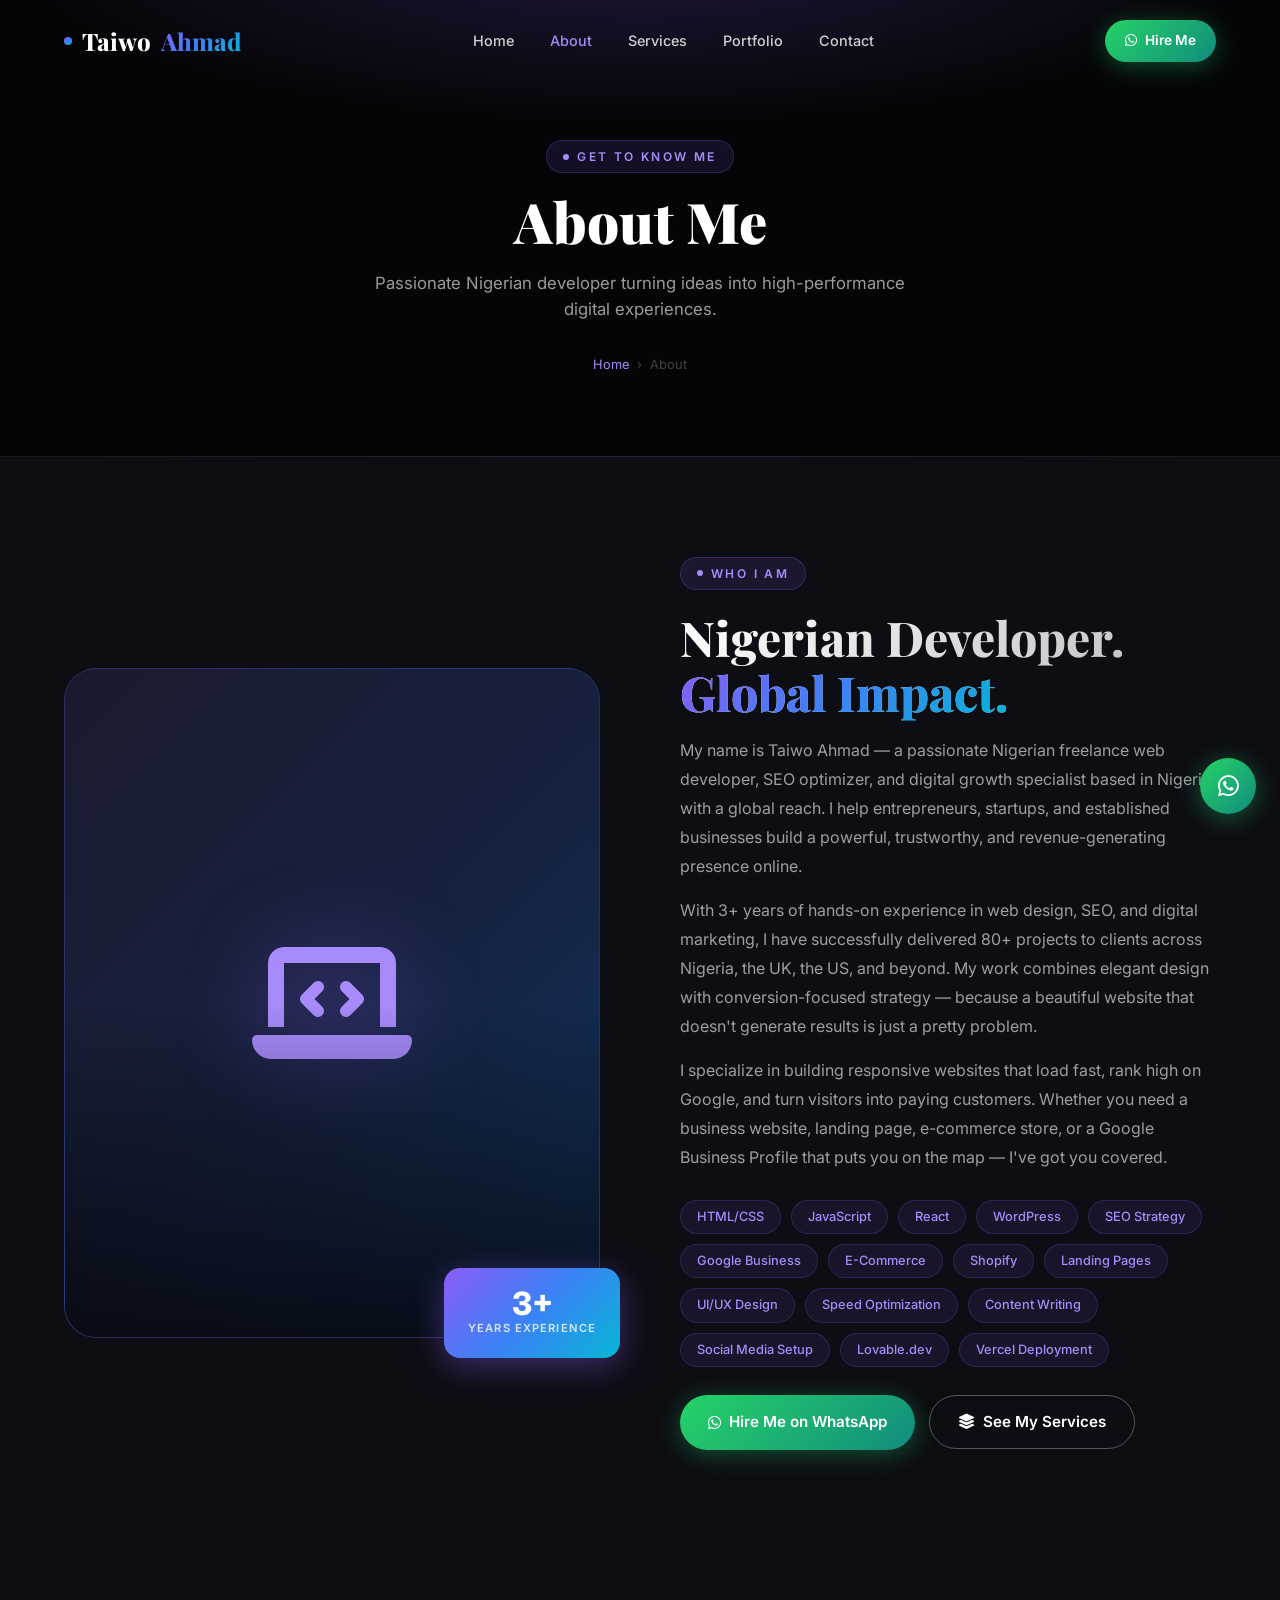
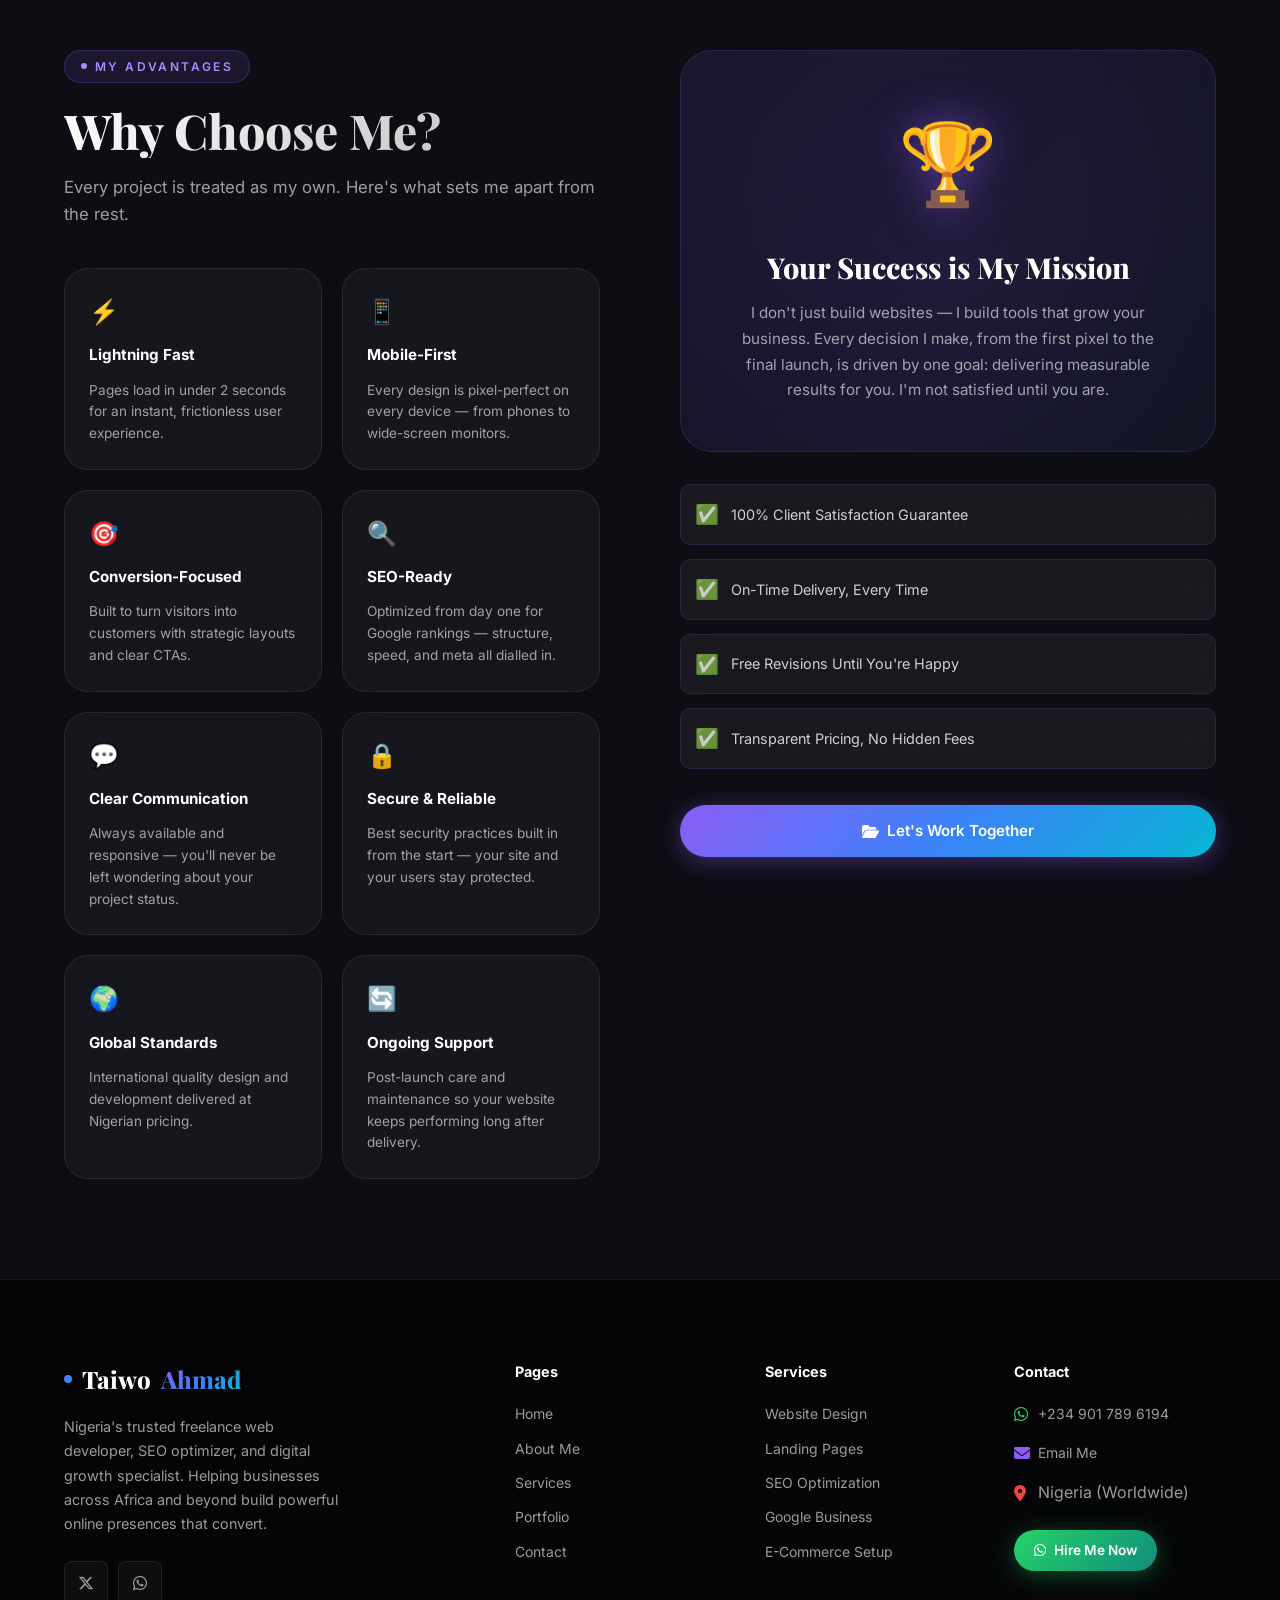
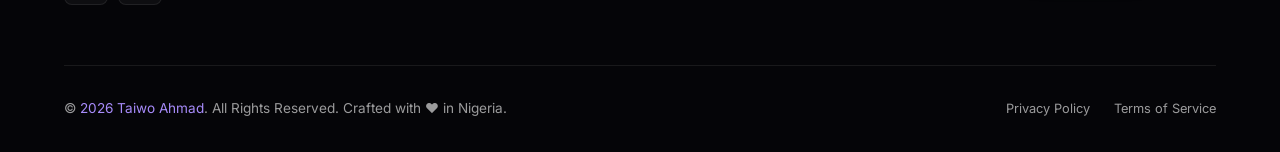
==== commit 796e8d27: "feat: ProForms embed in contact + luxury bottom nav icons with always-visible labels" ====
--- a/about.html
+++ b/about.html
@@ -50,23 +50,23 @@
   <nav id="mobile-bottom-nav" aria-label="Mobile navigation">
     <div class="bottom-nav-inner">
       <a href="index.html" class="bottom-nav-item" aria-label="Home">
-        <i class="fas fa-house"></i>
+        <i class="fas fa-gem"></i>
         <span>Home</span>
       </a>
       <a href="about.html" class="bottom-nav-item active" aria-label="About">
-        <i class="fas fa-user"></i>
+        <i class="fas fa-user-tie"></i>
         <span>About</span>
       </a>
       <a href="services.html" class="bottom-nav-item" aria-label="Services">
-        <i class="fas fa-bolt"></i>
+        <i class="fas fa-layer-group"></i>
         <span>Services</span>
       </a>
       <a href="portfolio.html" class="bottom-nav-item" aria-label="Portfolio">
-        <i class="fas fa-briefcase"></i>
+        <i class="fas fa-folder-open"></i>
         <span>Work</span>
       </a>
       <a href="contact.html" class="bottom-nav-item wa-item" aria-label="Contact">
-        <i class="fas fa-paper-plane"></i>
+        <i class="fas fa-envelope-open-text"></i>
         <span>Contact</span>
       </a>
     </div>
@@ -145,7 +145,7 @@
                 <i class="fab fa-whatsapp"></i> Hire Me on WhatsApp
               </a>
               <a href="services.html" class="btn btn-outline" id="about-services-btn">
-                <i class="fas fa-bolt"></i> See My Services
+                <i class="fas fa-layer-group"></i> See My Services
               </a>
             </div>
           </div>
@@ -257,7 +257,7 @@
             <!-- CTA -->
             <div style="margin-top:36px;">
               <a href="https://wa.me/2349017896194?text=Hi%20Taiwo%2C%20I%27d%20like%20to%20work%20with%20you" target="_blank" rel="noopener" class="btn btn-primary" id="why-hire-btn" style="width:100%;justify-content:center;">
-                <i class="fas fa-briefcase"></i> Let's Work Together
+                <i class="fas fa-folder-open"></i> Let's Work Together
               </a>
             </div>
 
--- a/style.css
+++ b/style.css
@@ -159,20 +159,20 @@
   position: fixed;
   bottom: 0; left: 0; right: 0;
   height: var(--bottom-nav-h);
-  background: rgba(5,5,8,0.95);
-  backdrop-filter: blur(24px);
-  -webkit-backdrop-filter: blur(24px);
-  border-top: 1px solid rgba(139,92,246,0.2);
+  background: rgba(8,6,14,0.97);
+  backdrop-filter: blur(28px);
+  -webkit-backdrop-filter: blur(28px);
+  border-top: 1px solid rgba(139,92,246,0.18);
   z-index: 1000;
-  padding: 0 8px;
-  box-shadow: 0 -8px 32px rgba(0,0,0,0.5);
+  padding: 0 4px;
+  box-shadow: 0 -4px 40px rgba(0,0,0,0.6), 0 -1px 0 rgba(139,92,246,0.1);
 }
 .bottom-nav-inner {
   display: flex;
   align-items: center;
   justify-content: space-around;
   height: 100%;
-  max-width: 500px;
+  max-width: 520px;
   margin: 0 auto;
 }
 .bottom-nav-item {
@@ -180,54 +180,75 @@
   flex-direction: column;
   align-items: center;
   justify-content: center;
-  gap: 4px;
+  gap: 3px;
   text-decoration: none;
-  color: rgba(255,255,255,0.45);
-  padding: 8px 12px;
-  border-radius: 14px;
+  color: rgba(255,255,255,0.38);
+  padding: 6px 10px;
+  border-radius: 16px;
   transition: var(--transition);
   flex: 1;
+  min-width: 52px;
   position: relative;
 }
 .bottom-nav-item i {
-  font-size: 1.25rem;
-  transition: var(--transition);
+  font-size: 1.15rem;
+  transition: transform 0.25s cubic-bezier(0.34,1.56,0.64,1), color 0.2s ease;
+  line-height: 1;
 }
 .bottom-nav-item span {
-  font-size: 0.6rem;
-  font-weight: 600;
-  letter-spacing: 0.05em;
+  font-size: 0.58rem;
+  font-weight: 700;
+  letter-spacing: 0.06em;
   text-transform: uppercase;
   transition: var(--transition);
+  display: block; /* always visible */
+  line-height: 1;
 }
 .bottom-nav-item:hover {
-  color: var(--purple-light);
-}
+  color: rgba(255,255,255,0.65);
+}
+.bottom-nav-item:hover i {
+  transform: translateY(-2px);
+}
+
+/* Active state — luxury glowing pill */
 .bottom-nav-item.active {
   color: var(--white);
+  background: linear-gradient(135deg, rgba(139,92,246,0.22) 0%, rgba(59,130,246,0.15) 100%);
+  border: 1px solid rgba(139,92,246,0.3);
+  box-shadow: 0 0 20px rgba(139,92,246,0.2), inset 0 1px 0 rgba(255,255,255,0.06);
 }
 .bottom-nav-item.active i {
   background: var(--gradient-primary);
   -webkit-background-clip: text;
   -webkit-text-fill-color: transparent;
   background-clip: text;
-  filter: drop-shadow(0 0 8px rgba(139,92,246,0.6));
+  filter: drop-shadow(0 0 6px rgba(139,92,246,0.7));
+  transform: translateY(-1px);
 }
 .bottom-nav-item.active span {
-  color: var(--purple-light);
-}
-.bottom-nav-item.active::before {
-  content: '';
-  position: absolute;
-  top: 0; left: 50%;
-  transform: translateX(-50%);
-  width: 32px; height: 3px;
   background: var(--gradient-primary);
-  border-radius: 0 0 4px 4px;
-}
-/* WhatsApp nav item special style */
-.bottom-nav-item.wa-item { color: #25d366; }
-.bottom-nav-item.wa-item.active i { background: linear-gradient(135deg,#25D366,#128C7E); -webkit-background-clip: text; -webkit-text-fill-color: transparent; }
+  -webkit-background-clip: text;
+  -webkit-text-fill-color: transparent;
+  background-clip: text;
+}
+
+/* WhatsApp / Contact item accent */
+.bottom-nav-item.wa-item { color: rgba(37,211,102,0.45); }
+.bottom-nav-item.wa-item.active {
+  background: linear-gradient(135deg, rgba(37,211,102,0.15) 0%, rgba(18,140,126,0.1) 100%);
+  border-color: rgba(37,211,102,0.3);
+  box-shadow: 0 0 20px rgba(37,211,102,0.15), inset 0 1px 0 rgba(255,255,255,0.04);
+}
+.bottom-nav-item.wa-item.active i {
+  background: linear-gradient(135deg,#25D366,#128C7E);
+  -webkit-background-clip: text; -webkit-text-fill-color: transparent;
+  filter: drop-shadow(0 0 6px rgba(37,211,102,0.6));
+}
+.bottom-nav-item.wa-item.active span {
+  background: linear-gradient(135deg,#25D366,#128C7E);
+  -webkit-background-clip: text; -webkit-text-fill-color: transparent;
+}
 
 /* =====================================================
    FLOATING WHATSAPP
@@ -509,10 +530,4 @@
   .container { padding: 0 16px; }
   .hero-stats { flex-direction: column; gap: 20px; }
   .counters-grid { grid-template-columns: 1fr 1fr; }
-  .bottom-nav-item span { display: none; }
-  .bottom-nav-item i { font-size: 1.4rem; }
-  #mobile-bottom-nav { height: 60px; }
-  body { padding-bottom: 60px; }
-  #footer { padding-bottom: calc(32px + 60px); }
-  #float-wa { bottom: calc(60px + 12px); }
-}
+}
